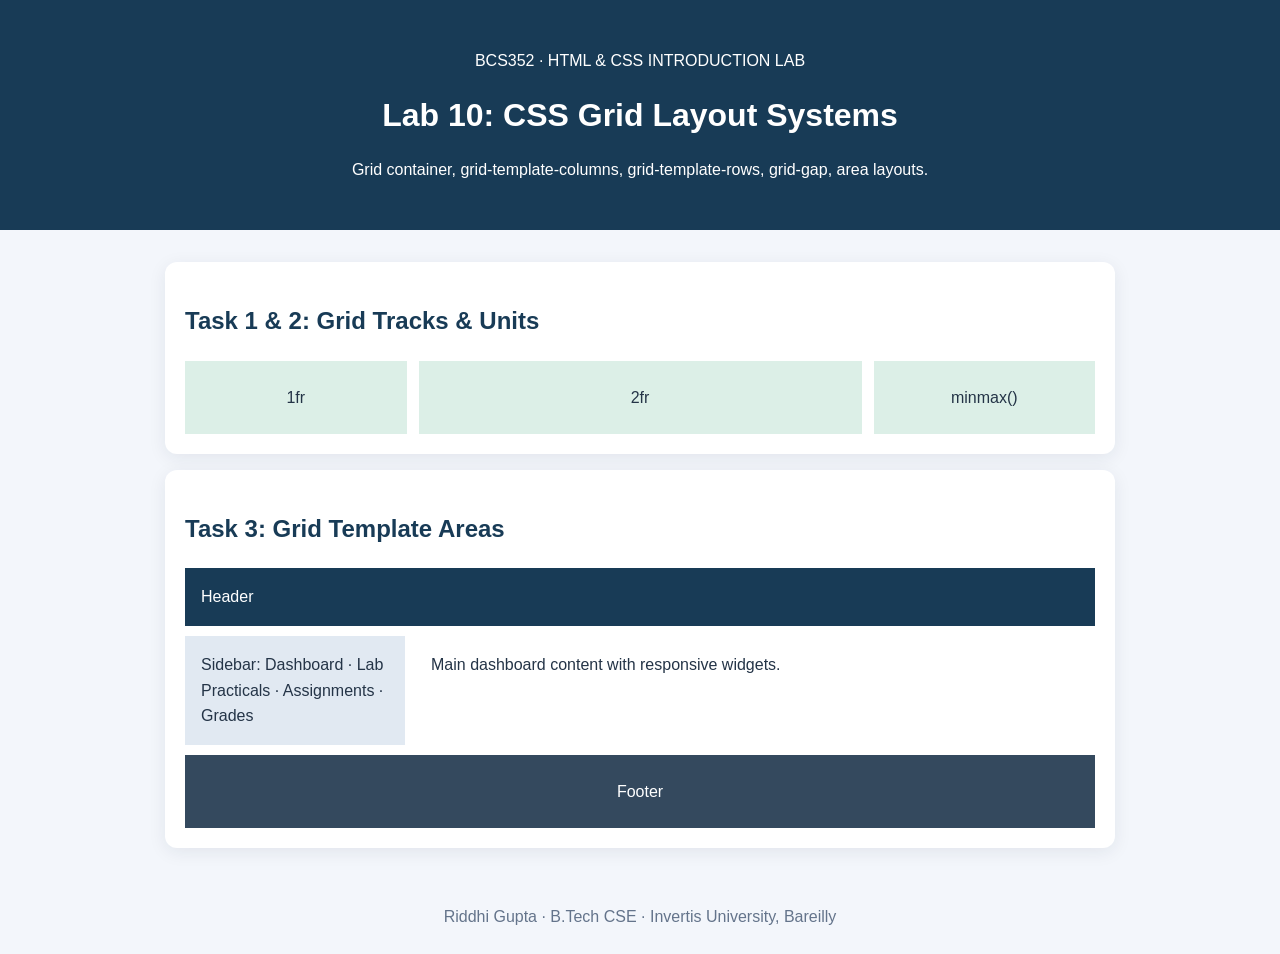
==== Lab10/index.html @ a1bbfea6 "Prepare HTML and CSS practicals for Riddhi Gupta" ====
<!DOCTYPE html>
<html lang="en">
<head><meta charset="UTF-8"><meta name="viewport" content="width=device-width, initial-scale=1.0"><title>Lab 10: CSS Grid Layout Systems</title><link rel="stylesheet" href="style.css"></head>
<body>
<header class="hero"><p>BCS352 · HTML &amp; CSS INTRODUCTION LAB</p><h1>Lab 10: CSS Grid Layout Systems</h1><p>Grid container, grid-template-columns, grid-template-rows, grid-gap, area layouts.</p></header>
<main class="container">
  <section class="card"><h2>Task 1 &amp; 2: Grid Tracks &amp; Units</h2><div class="grid-demo"><div>1fr</div><div>2fr</div><div>minmax()</div></div></section>
  <section class="card"><h2>Task 3: Grid Template Areas</h2><div class="dashboard"><header>Header</header><aside>Sidebar: Dashboard · Lab Practicals · Assignments · Grades</aside><div class="dashboard-content">Main dashboard content with responsive widgets.</div><footer>Footer</footer></div></section>
</main>
<footer>Riddhi Gupta · B.Tech CSE · Invertis University, Bareilly</footer>
</body></html>
---- Lab10/style.css ----
*{box-sizing:border-box}body{margin:0;font:16px/1.6 Arial,sans-serif;color:#243447;background:#f3f6fb}.hero{background:#183b56;color:#fff;text-align:center;padding:2rem 1rem}.hero h1{margin:.25rem 0}.container{width:min(100% - 2rem,950px);margin:2rem auto}.card{background:#fff;padding:1.25rem;margin:1rem 0;border-radius:12px;box-shadow:0 4px 18px rgba(20,40,70,.08)}h2{color:#183b56}a{color:#1261a0}footer{text-align:center;color:#64748b;padding:1.5rem}@media(max-width:640px){.container{width:calc(100% - 1rem)}.card{padding:1rem}}
/* Lab-specific demonstration styles */
.grid-demo{display:grid;grid-template-columns:1fr 2fr minmax(100px,1fr);gap:12px}.grid-demo div{padding:24px;background:#dcefe7;text-align:center}.dashboard{display:grid;grid-template-areas:"head head" "side main" "foot foot";grid-template-columns:220px 1fr;gap:10px;min-height:260px}.dashboard header{grid-area:head;background:#183b56;color:white;padding:16px}.dashboard aside{grid-area:side;background:#e1e9f2;padding:16px}.dashboard-content{grid-area:main;background:white;padding:16px}.dashboard footer{grid-area:foot;background:#34495e;color:white}@media(max-width:600px){.dashboard{grid-template-areas:"head" "side" "main" "foot";grid-template-columns:1fr}}
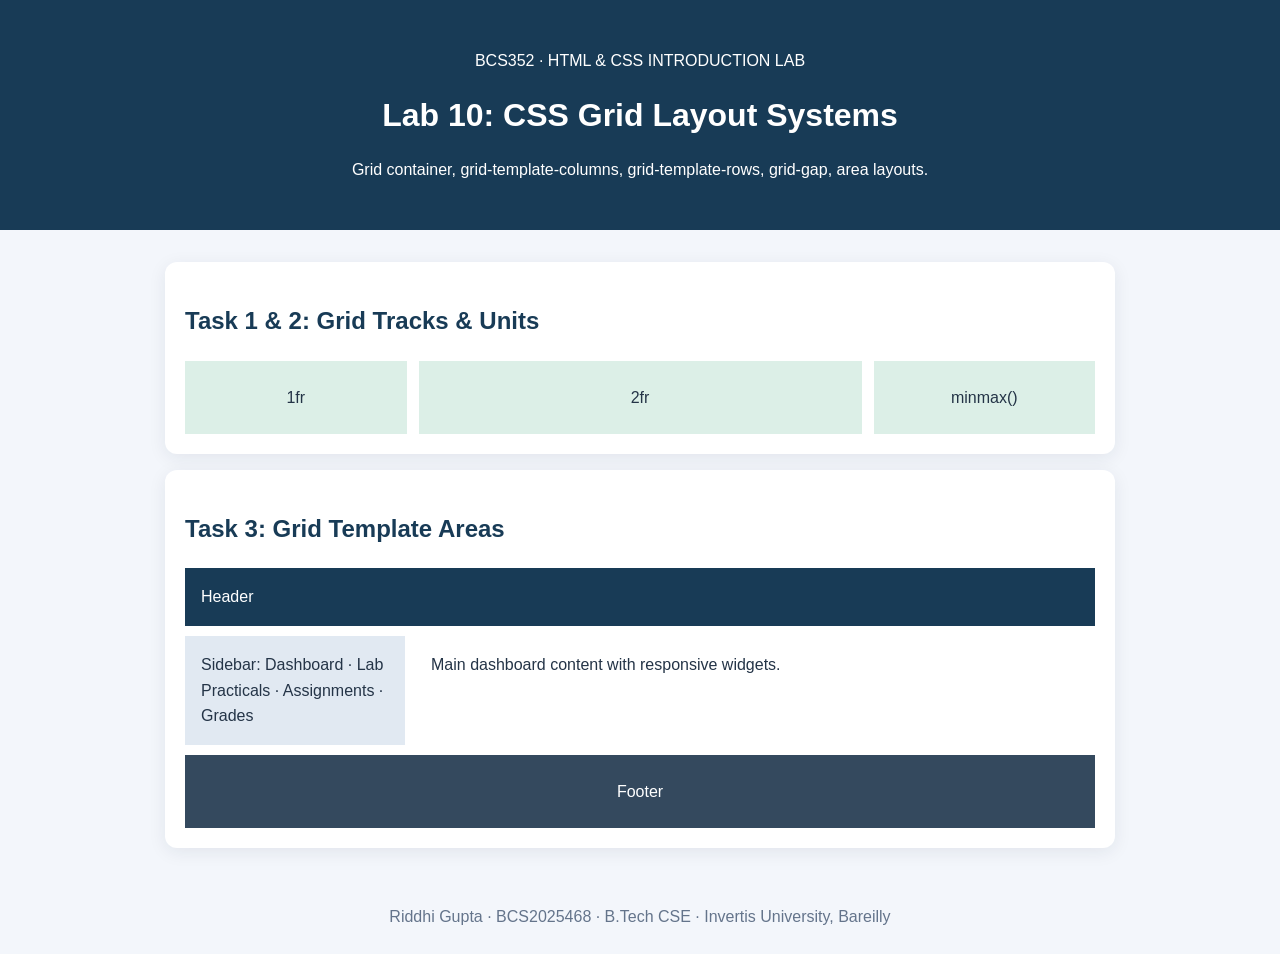
==== commit a0c83137: "Add Riddhi's roll number to Lab 10 page footer" ====
--- a/Lab10/index.html
+++ b/Lab10/index.html
@@ -7,5 +7,5 @@
   <section class="card"><h2>Task 1 &amp; 2: Grid Tracks &amp; Units</h2><div class="grid-demo"><div>1fr</div><div>2fr</div><div>minmax()</div></div></section>
   <section class="card"><h2>Task 3: Grid Template Areas</h2><div class="dashboard"><header>Header</header><aside>Sidebar: Dashboard · Lab Practicals · Assignments · Grades</aside><div class="dashboard-content">Main dashboard content with responsive widgets.</div><footer>Footer</footer></div></section>
 </main>
-<footer>Riddhi Gupta · B.Tech CSE · Invertis University, Bareilly</footer>
+<footer>Riddhi Gupta · BCS2025468 · B.Tech CSE · Invertis University, Bareilly</footer>
 </body></html>
